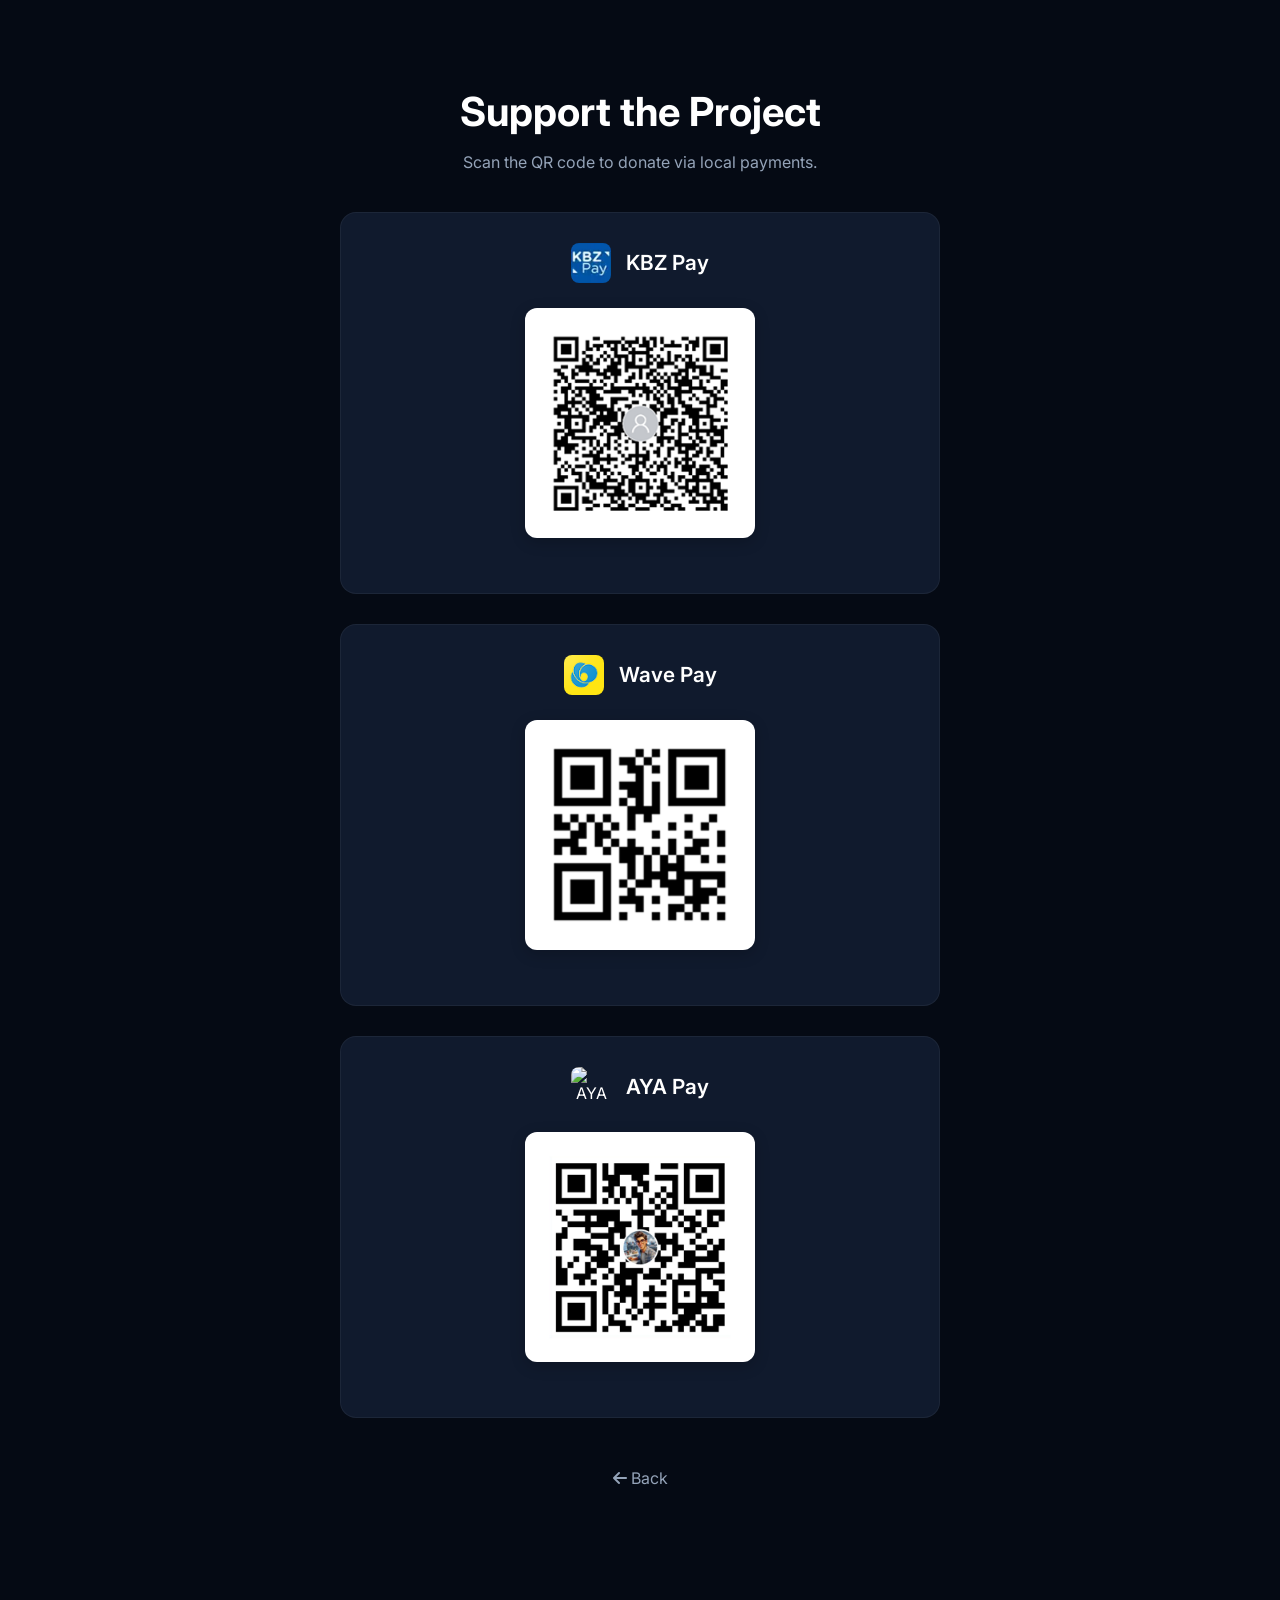
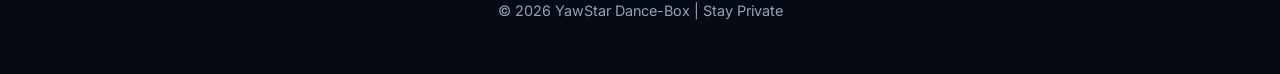
==== donate/local/index.html @ ff0b96cd "Add files via upload" ====
<!DOCTYPE html>
<html lang="en">

<head>
    <meta charset="UTF-8">
    <meta name="viewport" content="width=device-width, initial-scale=1.0">
    <title>Local | YawStar Dance-Box</title>
    <link rel="stylesheet" href="https://cdnjs.cloudflare.com/ajax/libs/font-awesome/6.5.1/css/all.min.css">
    <link href="https://fonts.googleapis.com/css2?family=Inter:wght@300;400;600;800&display=swap" rel="stylesheet">

    <style>
        :root {
            --primary-color: #00d2ff;
            --bg-body: #050a14;
            --text-main: #ffffff;
            --text-secondary: #94a3b8;
            --card-bg: #101a2d;
            --card-border: rgba(255, 255, 255, 0.05);
            --qr-bg: #ffffff;
        }

        body.light-mode {
            --bg-body: #f8fafc;
            --text-main: #101a2d;
            --text-secondary: #64748b;
            --card-bg: #ffffff;
            --card-border: rgba(0, 0, 0, 0.1);
        }

        body {
            font-family: 'Inter', sans-serif;
            background-color: var(--bg-body);
            color: var(--text-main);
            margin: 0;
            display: flex;
            flex-direction: column;
            align-items: center;
            min-height: 100vh;
            transition: 0.3s;
        }

        .container {
            max-width: 600px;
            width: 90%;
            text-align: center;
            padding: 60px 0;
        }

        h1 { font-size: 2.5rem; margin-bottom: 15px; }
        .subtitle { color: var(--text-secondary); margin-bottom: 40px; }

        .donation-list {
            display: flex;
            flex-direction: column;
            gap: 30px;
        }

        .donate-card {
            background: var(--card-bg);
            border: 1px solid var(--card-border);
            border-radius: 16px;
            padding: 30px;
            transition: 0.3s;
            display: flex;
            flex-direction: column;
            align-items: center;
        }

        .donate-card:hover {
            border-color: var(--primary-color);
            transform: translateY(-3px);
        }

        /* Payment Logo Style */
        .payment-logo {
            width: 40px;
            height: 40px;
            object-fit: contain;
            border-radius: 8px;
        }

        .coin-info {
            display: flex;
            align-items: center;
            gap: 15px;
            margin-bottom: 25px;
        }

        .coin-name {
            font-weight: 600;
            font-size: 1.3rem;
            color: var(--text-main);
        }

        .qr-container {
            background-color: var(--qr-bg);
            padding: 15px;
            border-radius: 12px;
            margin-bottom: 25px;
            display: flex;
            justify-content: center;
            align-items: center;
            box-shadow: 0 4px 15px rgba(0, 0, 0, 0.2);
            width: fit-content;
        }

        .qr-image {
            width: 200px;
            height: 200px;
            object-fit: contain;
            display: block;
        }

        .back {
            margin-top: 50px;
            display: inline-block;
            color: var(--text-secondary);
            text-decoration: none;
            transition: 0.3s;
        }

        .back:hover { color: var(--primary-color); }

        footer {
            margin-top: auto;
            padding: 40px;
            color: var(--text-secondary);
            font-size: 0.9rem;
        }
    </style>
</head>

<body>
    <div class="container">
        <h1>Support the Project</h1>
        <p class="subtitle">Scan the QR code to donate via local payments.</p>

        <div class="donation-list">
            <div class="donate-card">
                <div class="coin-info">
                    <img src="assets/img/KBZ_Logo.webp" alt="KBZ Pay" class="payment-logo">
                    <span class="coin-name">KBZ Pay</span>
                </div>
                <div class="qr-container">
                    <img src="assets/img/KBZ Pay.svg" alt="KBZ Pay QR" class="qr-image">
                </div>
            </div>

            <div class="donate-card">
                <div class="coin-info">
                    <img src="assets/img/Wave_Logo.webp" alt="Wave Pay" class="payment-logo">
                    <span class="coin-name">Wave Pay</span>
                </div>
                <div class="qr-container">
                    <img src="assets/img/Wave Pay.svg" alt="Wave Pay QR" class="qr-image">
                </div>
            </div>

            <div class="donate-card">
                <div class="coin-info">
                    <img src="assets/img/AYA_Logo.webp" alt="AYA Pay" class="payment-logo">
                    <span class="coin-name">AYA Pay</span>
                </div>
                <div class="qr-container">
                    <img src="assets/img/AYA Pay.svg" alt="AYA Pay QR" class="qr-image">
                </div>
            </div>
        </div>

        <a href="/donate" class="back"><i class="fa-solid fa-arrow-left"></i> Back</a>
    </div>

    <footer>
        <p>&copy; 2026 YawStar Dance-Box | Stay Private</p>
    </footer>

    <script>
        document.addEventListener('DOMContentLoaded', () => {
            const savedTheme = localStorage.getItem('theme');
            if (savedTheme === 'light') {
                document.body.classList.add('light-mode');
            }
        });
    </script>
</body>

</html>
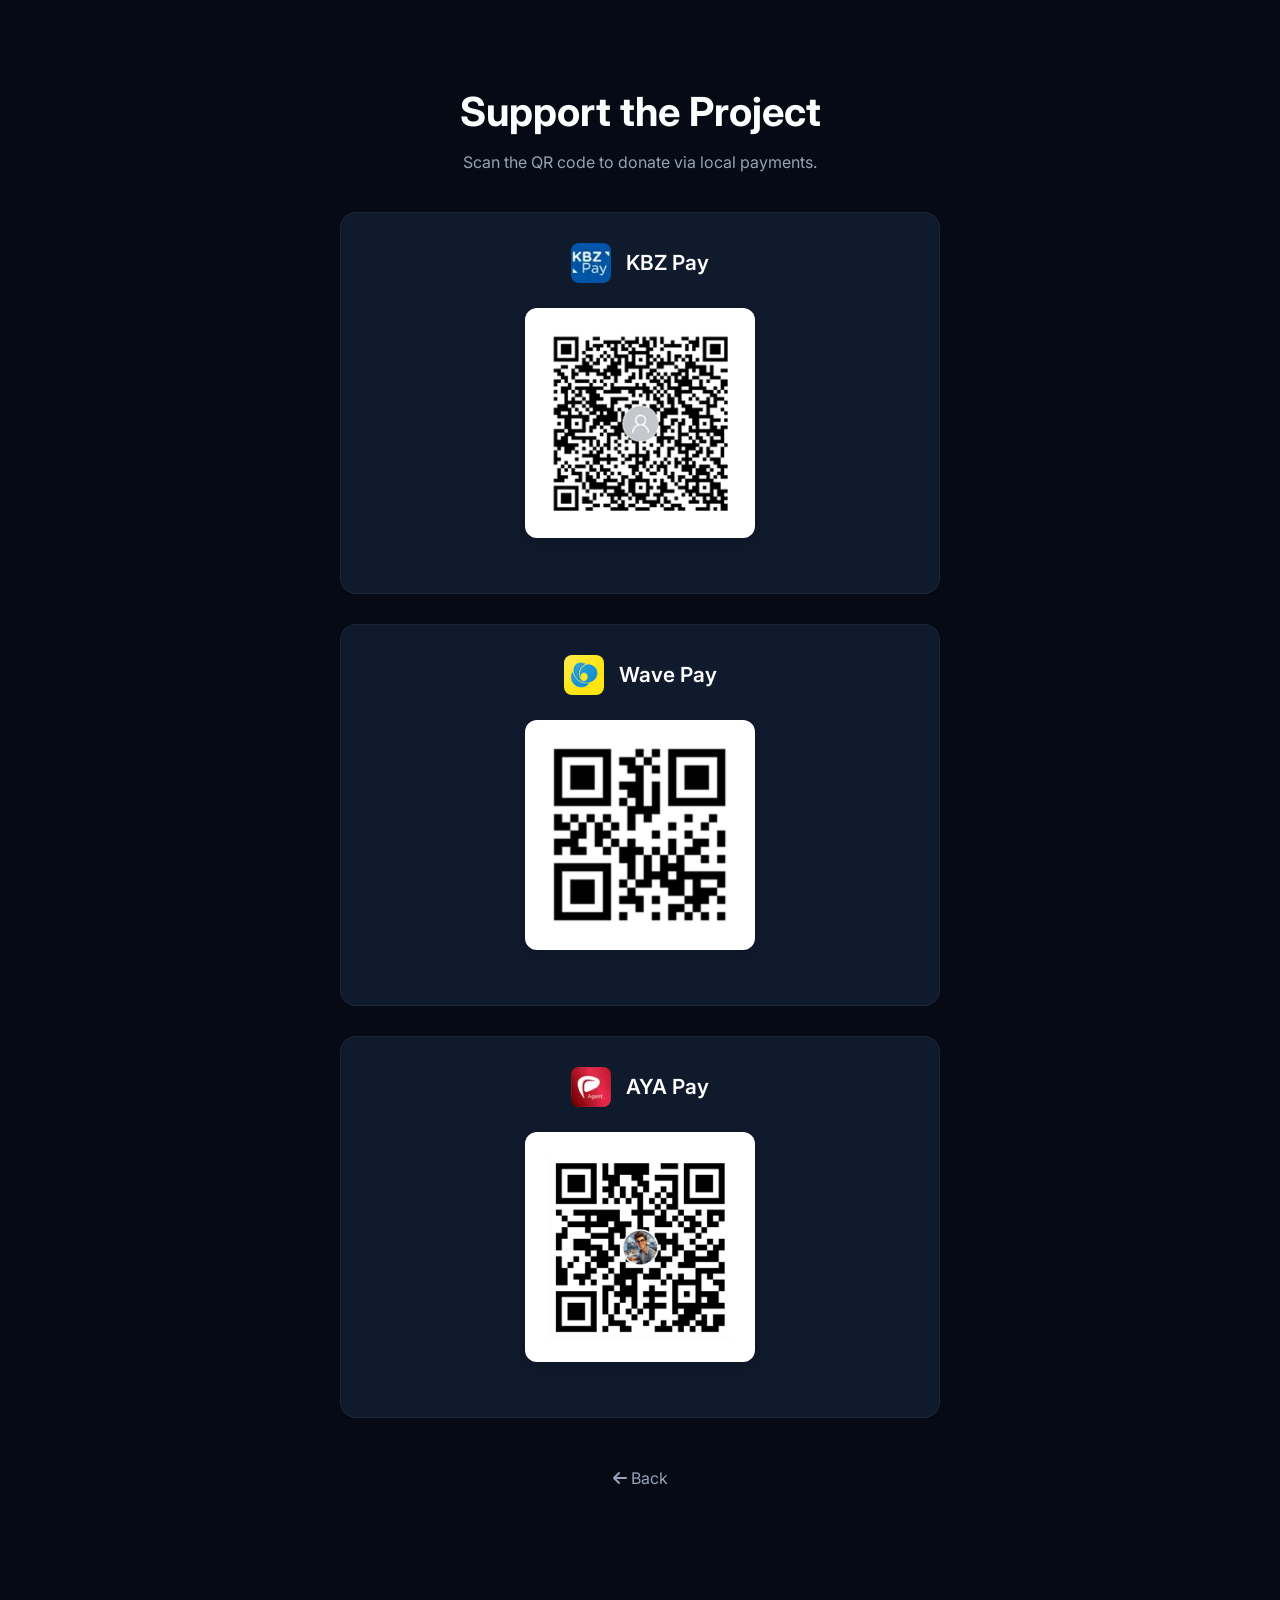
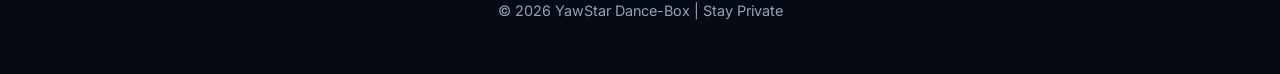
==== commit 8aef36cc: "Update index.html, Aya_Logo Fixed" ====
--- a/donate/local/index.html
+++ b/donate/local/index.html
@@ -158,7 +158,7 @@
 
             <div class="donate-card">
                 <div class="coin-info">
-                    <img src="assets/img/AYA_Logo.webp" alt="AYA Pay" class="payment-logo">
+                    <img src="assets/img/Aya_Logo.webp" alt="AYA Pay" class="payment-logo">
                     <span class="coin-name">AYA Pay</span>
                 </div>
                 <div class="qr-container">
@@ -184,4 +184,4 @@
     </script>
 </body>
 
-</html>+</html>
